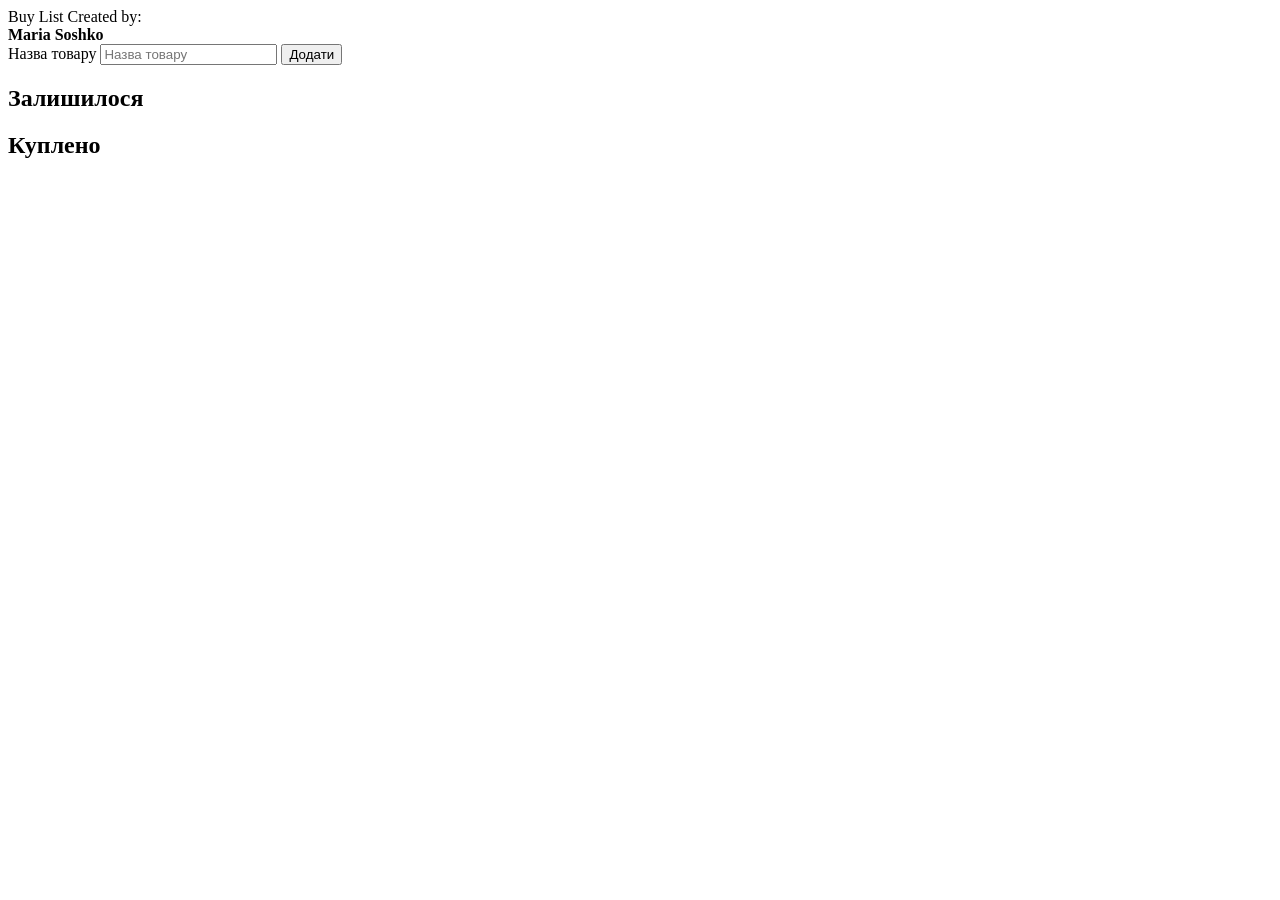
==== index.html @ 225e00f3 "feat: add badge, responsive layout to index.html" ====
<!DOCTYPE html>
<html>
<head lang="uk">
    <meta charset="UTF-8">
    <meta name="viewport" content="width=device-width, initial-scale=1.0" />
  <title>Buy List</title>


    <link rel="stylesheet" type="text/css" href="main.css" />
</head>
<body>
	<div class="badge" aria-label="Buy List — created by Maria Soshko">
    <span class="badge__main">Buy List</span>
    <span class="badge__author" aria-hidden="true">
      Created by:<br /><strong>Maria Soshko</strong>
    </span>
  </div>

  <div class="wrapper">

    <!-- LEFT COLUMN: list + add form -->
    <section class="col col--list" aria-label="Список товарів">

      <!-- Add form -->
      <div class="add-form">
        <label for="new-item" class="sr-only">Назва товару</label>
        <input
          id="new-item"
          class="add-form__input"
          type="text"
          placeholder="Назва товару"
          aria-label="Назва товару"
        />
        <button
          class="btn btn--add"
          id="btn-add"
          data-tooltip="Додати товар до списку"
          aria-label="Додати товар"
        >
          Додати
        </button>
      </div>

      <!-- Items list -->
      <ul class="items-list" id="items-list" aria-label="Список покупок">
        <!-- Items are rendered by JS -->
      </ul>
    </section>

    <aside class="col col--summary" aria-label="Підсумок">
      <div class="summary-box">
        <h2 class="summary-title">Залишилося</h2>
        <div class="tags" id="tags-remaining" aria-live="polite"></div>
      </div>
      <div class="summary-box">
        <h2 class="summary-title">Куплено</h2>
        <div class="tags" id="tags-bought" aria-live="polite"></div>
      </div>
    </aside>

  </div>

  <!-- Tooltip element (завдання 5) -->
  <div class="tooltip" id="tooltip" role="tooltip" aria-hidden="true"></div>

  <script src="main.js"></script>
</body>
</html>
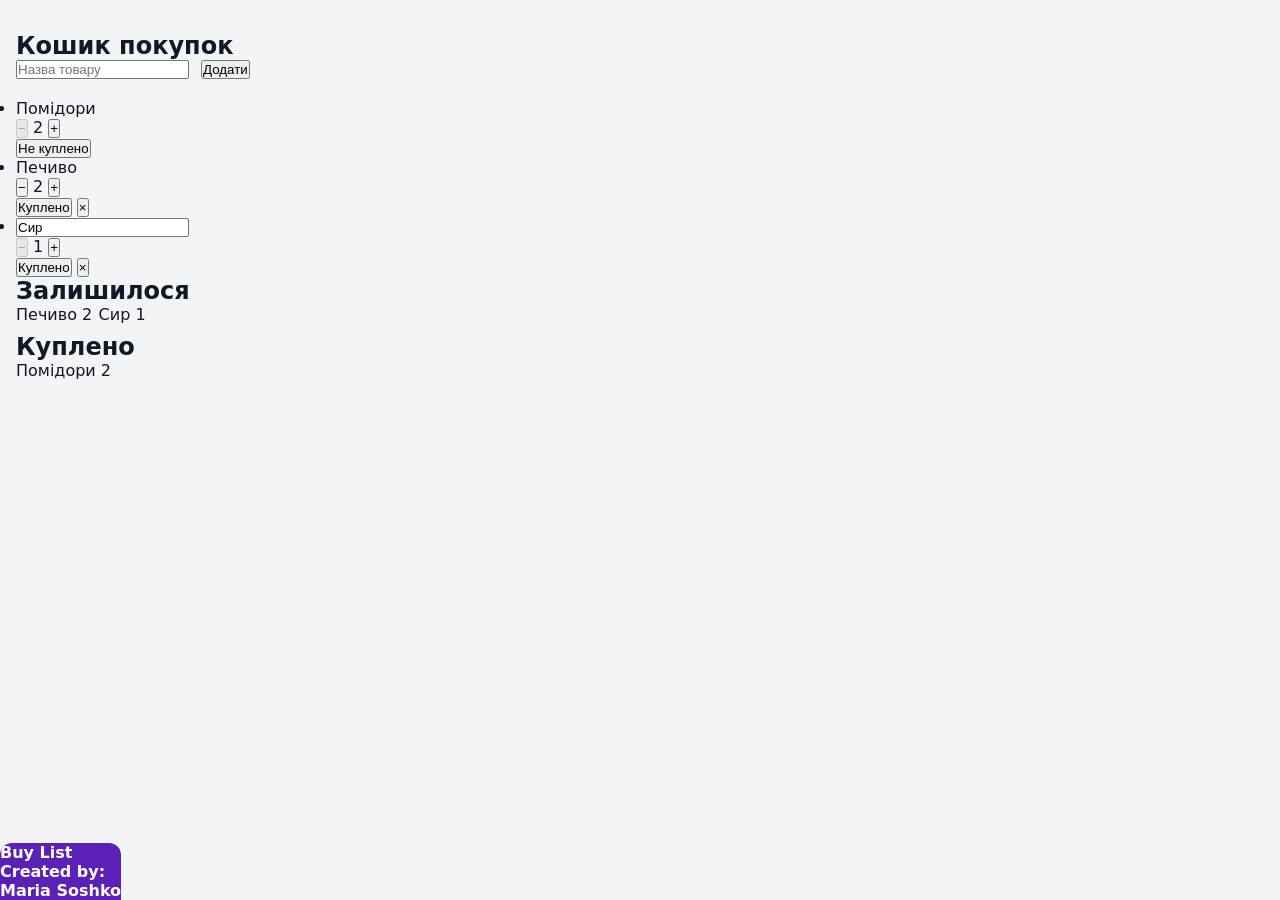
==== commit 7cbd9a01: "ix: simplify Buy List HTML layout" ====
--- a/index.html
+++ b/index.html
@@ -9,60 +9,95 @@
     <link rel="stylesheet" type="text/css" href="main.css" />
 </head>
 <body>
-	<div class="badge" aria-label="Buy List — created by Maria Soshko">
-    <span class="badge__main">Buy List</span>
-    <span class="badge__author" aria-hidden="true">
-      Created by:<br /><strong>Maria Soshko</strong>
-    </span>
-  </div>
+	<body>
+  <main class="page">
+    <section class="shopping-list" aria-labelledby="shopping-title">
+      <h1 id="shopping-title" class="visually-hidden">Кошик покупок</h1>
 
-  <div class="wrapper">
+<body>
+  <main class="page">
+    <section class="shopping-list">
+      <form class="add-form">
+        <input type="text" placeholder="Назва товару" aria-label="Назва товару">
+        <button type="submit" class="add-button">Додати</button>
+      </form>
 
-    <!-- LEFT COLUMN: list + add form -->
-    <section class="col col--list" aria-label="Список товарів">
+      <ul class="products">
+        <li class="product-row bought">
+          <span class="product-name">Помідори</span>
 
-      <!-- Add form -->
-      <div class="add-form">
-        <label for="new-item" class="sr-only">Назва товару</label>
-        <input
-          id="new-item"
-          class="add-form__input"
-          type="text"
-          placeholder="Назва товару"
-          aria-label="Назва товару"
-        />
-        <button
-          class="btn btn--add"
-          id="btn-add"
-          data-tooltip="Додати товар до списку"
-          aria-label="Додати товар"
-        >
-          Додати
-        </button>
-      </div>
+          <div class="counter">
+            <button class="round-button" disabled>−</button>
+            <span class="amount">2</span>
+            <button class="round-button">+</button>
+          </div>
 
-      <!-- Items list -->
-      <ul class="items-list" id="items-list" aria-label="Список покупок">
-        <!-- Items are rendered by JS -->
+          <div class="actions">
+            <button class="status-button">Не куплено</button>
+          </div>
+        </li>
+
+        <li class="product-row">
+          <span class="product-name">Печиво</span>
+
+          <div class="counter">
+            <button class="round-button">−</button>
+            <span class="amount">2</span>
+            <button class="round-button">+</button>
+          </div>
+
+          <div class="actions">
+            <button class="status-button">Куплено</button>
+            <button class="delete-button">×</button>
+          </div>
+        </li>
+
+        <li class="product-row">
+          <input class="edit-input" type="text" value="Сир">
+
+          <div class="counter">
+            <button class="round-button" disabled>−</button>
+            <span class="amount">1</span>
+            <button class="round-button">+</button>
+          </div>
+
+          <div class="actions">
+            <button class="status-button">Куплено</button>
+            <button class="delete-button">×</button>
+          </div>
+        </li>
       </ul>
     </section>
 
-    <aside class="col col--summary" aria-label="Підсумок">
-      <div class="summary-box">
-        <h2 class="summary-title">Залишилося</h2>
-        <div class="tags" id="tags-remaining" aria-live="polite"></div>
-      </div>
-      <div class="summary-box">
-        <h2 class="summary-title">Куплено</h2>
-        <div class="tags" id="tags-bought" aria-live="polite"></div>
-      </div>
+    <aside class="summary">
+      <section class="summary-section">
+        <h2>Залишилося</h2>
+
+        <div class="tags">
+          <span class="product-item">Печиво <span class="tag-amount">2</span></span>
+          <span class="product-item">Сир <span class="tag-amount">1</span></span>
+        </div>
+      </section>
+
+      <section class="summary-section">
+        <h2>Куплено</h2>
+
+        <div class="tags">
+          <span class="product-item bought-tag">
+            Помідори <span class="tag-amount">2</span>
+          </span>
+        </div>
+      </section>
     </aside>
+  </main>
 
-  </div>
+  <aside class="badge">
+    <div class="badge-title">Buy List</div>
 
-  <!-- Tooltip element (завдання 5) -->
-  <div class="tooltip" id="tooltip" role="tooltip" aria-hidden="true"></div>
-
-  <script src="main.js"></script>
+    <div class="badge-author">
+      Created by:<br>
+      Maria Soshko
+    </div>
+  </aside>
 </body>
 </html>
--- a/main.css
+++ b/main.css
@@ -0,0 +1,399 @@
+*, *::before, *::after {
+  box-sizing: border-box;
+  margin: 0;
+  padding: 0;
+}
+
+:root {
+  --purple-dark: #5b21b6;
+  --purple-mid: #7c3aed;
+  --purple-badge-hover: #4338ca;
+  --green: #22c55e;
+  --red: #ef4444;
+  --red-dark: #dc2626;
+  --gray-bg: #f3f4f6;
+  --gray-border: #d1d5db;
+  --gray-text: #6b7280;
+  --text: #111827;
+  --white: #ffffff;
+  --shadow: 0 2px 8px rgba(0,0,0,0.08);
+  --radius: 8px;
+}
+
+body {
+  font-family: 'Segoe UI', system-ui, sans-serif;
+  background: var(--gray-bg);
+  color: var(--text);
+  min-height: 100vh;
+  padding: 2rem 1rem 4rem;
+}
+
+.sr-only {
+  position: absolute;
+  width: 1px;
+  height: 1px;
+  padding: 0;
+  overflow: hidden;
+  clip: rect(0 0 0 0);
+  white-space: nowrap;
+  border: 0;
+}
+
+.wrapper {
+  display: grid;
+  grid-template-columns: 1fr 280px;
+  gap: 1.5rem;
+  max-width: 960px;
+  margin: 0 auto;
+}
+
+@media (max-width: 650px) {
+  .wrapper {
+    grid-template-columns: 1fr;
+  }
+}
+
+.col {
+  background: var(--white);
+  border-radius: var(--radius);
+  box-shadow: var(--shadow);
+  padding: 1.25rem;
+}
+
+.add-form {
+  display: flex;
+  gap: 0.75rem;
+  margin-bottom: 1.25rem;
+}
+
+.add-form__input {
+  flex: 1;
+  padding: 0.6rem 0.9rem;
+  border: 1.5px solid var(--gray-border);
+  border-radius: var(--radius);
+  font-size: 1rem;
+  outline: none;
+  transition: border-color 0.2s;
+}
+
+.add-form__input:focus {
+  border-color: var(--purple-mid);
+}
+
+.btn {
+  cursor: pointer;
+  border: none;
+  border-radius: var(--radius);
+  font-size: 0.95rem;
+  font-weight: 600;
+  transition: opacity 0.15s, background 0.15s;
+  position: relative; 
+}
+
+.btn:focus-visible {
+  outline: 2px solid var(--purple-dark);
+  outline-offset: 2px;
+}
+
+.btn--add {
+  padding: 0.6rem 1.2rem;
+  background: var(--purple-mid);
+  color: var(--white);
+  white-space: nowrap;
+}
+
+.btn--add:hover {
+  opacity: 0.88;
+}
+
+.btn--bought {
+  padding: 0.45rem 0.85rem;
+  background: var(--gray-bg);
+  color: var(--text);
+  border: 1px solid var(--gray-border);
+  font-weight: 500;
+  border-radius: var(--radius);
+}
+
+.btn--bought:hover {
+  background: #e5e7eb;
+}
+
+.btn--bought.is-bought {
+  color: var(--gray-text);
+}
+
+.btn--remove {
+  width: 34px;
+  height: 34px;
+  padding: 0;
+  display: flex;
+  align-items: center;
+  justify-content: center;
+  background: var(--red);
+  color: var(--white);
+  border-radius: var(--radius);
+  font-size: 1rem;
+  line-height: 1;
+}
+
+.btn--remove:hover {
+  background: var(--red-dark);
+}
+
+.btn--counter {
+  width: 30px;
+  height: 30px;
+  padding: 0;
+  display: flex;
+  align-items: center;
+  justify-content: center;
+  font-size: 1.1rem;
+  font-weight: 700;
+  color: var(--white);
+  border-radius: 50%;
+  line-height: 1;
+}
+
+.btn--counter.minus {
+  background: var(--red);
+}
+
+.btn--counter.minus:disabled {
+  background: #fca5a5;
+  cursor: not-allowed;
+}
+
+.btn--counter.plus {
+  background: var(--green);
+}
+
+.items-list {
+  list-style: none;
+  display: flex;
+  flex-direction: column;
+  gap: 0.75rem;
+}
+
+.item {
+  display: flex;
+  align-items: center;
+  gap: 0.75rem;
+  padding: 0.5rem 0;
+  border-bottom: 1px solid var(--gray-bg);
+}
+
+.item:last-child {
+  border-bottom: none;
+}
+
+.item__name {
+  flex: 1;
+  font-size: 1rem;
+  outline: none;
+  border: 1.5px solid transparent;
+  border-radius: 4px;
+  padding: 0.2rem 0.4rem;
+  background: transparent;
+  cursor: pointer;
+  transition: border-color 0.15s;
+}
+
+.item__name:focus {
+  border-color: var(--purple-mid);
+  background: #faf5ff;
+  cursor: text;
+}
+
+.item__name.is-bought {
+  text-decoration: line-through;
+  color: var(--gray-text);
+}
+
+.item__counter {
+  display: flex;
+  align-items: center;
+  gap: 0.4rem;
+}
+
+.item__count {
+  min-width: 1.5rem;
+  text-align: center;
+  font-weight: 600;
+  font-size: 1rem;
+}
+
+.item__actions {
+  display: flex;
+  align-items: center;
+  gap: 0.5rem;
+}
+
+.summary-box {
+  margin-bottom: 1.25rem;
+}
+
+.summary-box:last-child {
+  margin-bottom: 0;
+}
+
+.summary-title {
+  font-size: 1rem;
+  font-weight: 700;
+  margin-bottom: 0.6rem;
+  color: var(--text);
+}
+
+.tags {
+  display: flex;
+  flex-wrap: wrap;
+  gap: 0.4rem;
+  min-height: 28px;
+}
+
+.tag {
+  display: inline-flex;
+  align-items: center;
+  gap: 0.35rem;
+  padding: 0.25rem 0.6rem;
+  border-radius: 999px;
+  background: var(--gray-bg);
+  border: 1px solid var(--gray-border);
+  font-size: 0.82rem;
+  font-weight: 500;
+  color: var(--text);
+}
+
+.tag__badge {
+  display: inline-flex;
+  align-items: center;
+  justify-content: center;
+  width: 18px;
+  height: 18px;
+  border-radius: 50%;
+  background: var(--red);
+  color: var(--white);
+  font-size: 0.7rem;
+  font-weight: 700;
+}
+
+.badge {
+  position: fixed;
+  bottom: 0;
+  left: 0;
+
+  border-radius: 12px 12px 0 0;
+
+  background: var(--purple-dark);
+  color: var(--white);
+  font-weight: 700;
+  font-size: 1rem;
+  cursor: default;
+
+  overflow: hidden;
+
+  transition: background 0.35s ease, transform 0.35s ease;
+
+  z-index: 100;
+  user-select: none;
+}
+
+.badge__main {
+  display: block;
+  padding: 0.55rem 1.25rem;
+}
+
+.badge__author {
+  display: block;
+  padding: 0.45rem 1.25rem 0.1rem;
+  font-size: 0.78rem;
+  font-weight: 400;
+  line-height: 1.4;
+
+  /* Захована частина — зсунута вниз */
+  transform: translateY(100%);
+  transition: transform 0.35s ease;
+  position: relative;
+}
+
+/* Завдання 2: */
+.badge:hover {
+  background: var(--purple-badge-hover);
+  transform: translateY(-2.8rem); 
+}
+
+.badge:hover .badge__author {
+  transform: translateY(0);
+}
+
+/* Завдання 3: Друк */
+@media print {
+  .add-form,
+  .btn--remove,
+  .btn--counter,
+  .item__count,
+  .col--summary {
+    display: none !important;
+  }
+
+  body {
+    background: white;
+    padding: 0;
+  }
+
+  .wrapper {
+    grid-template-columns: 1fr;
+    box-shadow: none;
+  }
+
+  /* Бейдж: */
+  .badge {
+    position: static;
+    background: white !important;
+    border: 2px solid var(--purple-dark);
+    color: var(--text);
+    display: inline-block;
+    margin-bottom: 1rem;
+  }
+
+  .badge__main {
+    display: none; 
+  }
+
+  .badge__author {
+    transform: translateY(0) !important;
+    display: block;
+    color: var(--text);
+    font-weight: 700;
+    font-size: 1rem;
+    padding: 0.55rem 1.25rem;
+  }
+
+  .badge:hover {
+    transform: none;
+    background: white;
+  }
+}
+
+.tooltip {
+  position: fixed;
+  z-index: 9999;
+  background: var(--purple-mid);
+  color: var(--white);
+  padding: 0.35rem 0.75rem;
+  border-radius: 999px;
+  font-size: 0.8rem;
+  font-weight: 500;
+  pointer-events: none;
+  white-space: nowrap;
+
+  opacity: 0;
+  transform: scale(0.7) translateY(4px);
+  transform-origin: bottom center;
+  transition: opacity 0.2s ease, transform 0.2s ease;
+}
+
+.tooltip.is-visible {
+  opacity: 1;
+  transform: scale(1) translateY(0);
+}
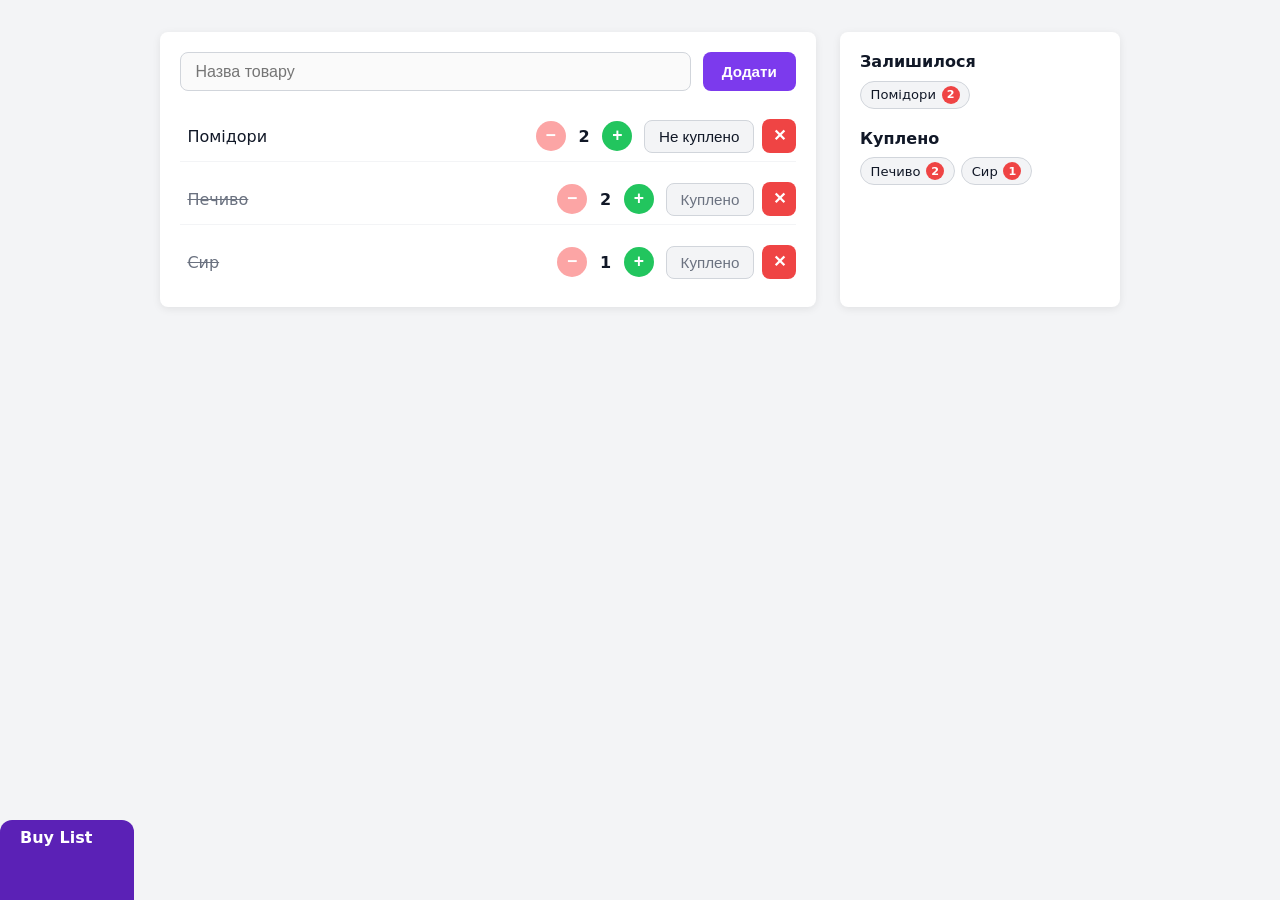
==== commit 0c3b731b: "Update index.html" ====
--- a/index.html
+++ b/index.html
@@ -9,95 +9,98 @@
     <link rel="stylesheet" type="text/css" href="main.css" />
 </head>
 <body>
-	<body>
-  <main class="page">
-    <section class="shopping-list" aria-labelledby="shopping-title">
-      <h1 id="shopping-title" class="visually-hidden">Кошик покупок</h1>
 
-<body>
-  <main class="page">
-    <section class="shopping-list">
-      <form class="add-form">
-        <input type="text" placeholder="Назва товару" aria-label="Назва товару">
-        <button type="submit" class="add-button">Додати</button>
-      </form>
+  <div class="badge" aria-label="Buy List — created by Maria Soshko">
+    <span class="badge__main">Buy List</span>
+    <span class="badge__author" aria-hidden="true">
+      Created by:<br /><strong>Maria Soshko</strong>
+    </span>
+  </div>
 
-      <ul class="products">
-        <li class="product-row bought">
-          <span class="product-name">Помідори</span>
+  <div class="wrapper">
 
-          <div class="counter">
-            <button class="round-button" disabled>−</button>
-            <span class="amount">2</span>
-            <button class="round-button">+</button>
+    <section class="col col--list" aria-label="Список товарів">
+
+      <div class="add-form">
+        <label for="new-item" class="sr-only">Назва товару</label>
+        <input
+          id="new-item"
+          class="add-form__input"
+          type="text"
+          placeholder="Назва товару"
+          aria-label="Назва товару"
+          disabled
+        />
+        <button
+          class="btn btn--add"
+          disabled
+          aria-label="Додати товар"
+        >
+          Додати
+        </button>
+      </div>
+
+      <ul class="items-list" aria-label="Список покупок">
+
+        <li class="item">
+          <span class="item__name">Помідори</span>
+          <div class="item__counter">
+            <button class="btn btn--counter minus" disabled aria-label="Зменшити кількість Помідори">−</button>
+            <span class="item__count">2</span>
+            <button class="btn btn--counter plus" disabled aria-label="Збільшити кількість Помідори">+</button>
           </div>
-
-          <div class="actions">
-            <button class="status-button">Не куплено</button>
+          <div class="item__actions">
+            <button class="btn btn--bought" disabled aria-label="Позначити як куплене: Помідори" aria-pressed="false">Не куплено</button>
+            <button class="btn btn--remove" disabled aria-label="Видалити Помідори">✕</button>
           </div>
         </li>
 
-        <li class="product-row">
-          <span class="product-name">Печиво</span>
-
-          <div class="counter">
-            <button class="round-button">−</button>
-            <span class="amount">2</span>
-            <button class="round-button">+</button>
+        <li class="item">
+          <span class="item__name is-bought">Печиво</span>
+          <div class="item__counter">
+            <button class="btn btn--counter minus" disabled aria-label="Зменшити кількість Печиво">−</button>
+            <span class="item__count">2</span>
+            <button class="btn btn--counter plus" disabled aria-label="Збільшити кількість Печиво">+</button>
           </div>
-
-          <div class="actions">
-            <button class="status-button">Куплено</button>
-            <button class="delete-button">×</button>
+          <div class="item__actions">
+            <button class="btn btn--bought is-bought" disabled aria-label="Відмінити покупку: Печиво" aria-pressed="true">Куплено</button>
+            <button class="btn btn--remove" disabled aria-label="Видалити Печиво">✕</button>
           </div>
         </li>
 
-        <li class="product-row">
-          <input class="edit-input" type="text" value="Сир">
-
-          <div class="counter">
-            <button class="round-button" disabled>−</button>
-            <span class="amount">1</span>
-            <button class="round-button">+</button>
+        <li class="item">
+          <span class="item__name is-bought">Сир</span>
+          <div class="item__counter">
+            <button class="btn btn--counter minus" disabled aria-label="Зменшити кількість Сир">−</button>
+            <span class="item__count">1</span>
+            <button class="btn btn--counter plus" disabled aria-label="Збільшити кількість Сир">+</button>
           </div>
-
-          <div class="actions">
-            <button class="status-button">Куплено</button>
-            <button class="delete-button">×</button>
+          <div class="item__actions">
+            <button class="btn btn--bought is-bought" disabled aria-label="Відмінити покупку: Сир" aria-pressed="true">Куплено</button>
+            <button class="btn btn--remove" disabled aria-label="Видалити Сир">✕</button>
           </div>
         </li>
+
       </ul>
     </section>
 
-    <aside class="summary">
-      <section class="summary-section">
-        <h2>Залишилося</h2>
+    <aside class="col col--summary" aria-label="Підсумок">
+      <div class="summary-box">
+        <h2 class="summary-title">Залишилося</h2>
+        <div class="tags">
+          <span class="tag">Помідори <span class="tag__badge">2</span></span>
+        </div>
+      </div>
+      <div class="summary-box">
+        <h2 class="summary-title">Куплено</h2>
+        <div class="tags">
+          <span class="tag">Печиво <span class="tag__badge">2</span></span>
+          <span class="tag">Сир <span class="tag__badge">1</span></span>
+        </div>
+      </div>
+    </aside>
 
-        <div class="tags">
-          <span class="product-item">Печиво <span class="tag-amount">2</span></span>
-          <span class="product-item">Сир <span class="tag-amount">1</span></span>
-        </div>
-      </section>
+  </div>
 
-      <section class="summary-section">
-        <h2>Куплено</h2>
-
-        <div class="tags">
-          <span class="product-item bought-tag">
-            Помідори <span class="tag-amount">2</span>
-          </span>
-        </div>
-      </section>
-    </aside>
-  </main>
-
-  <aside class="badge">
-    <div class="badge-title">Buy List</div>
-
-    <div class="badge-author">
-      Created by:<br>
-      Maria Soshko
-    </div>
-  </aside>
 </body>
 </html>
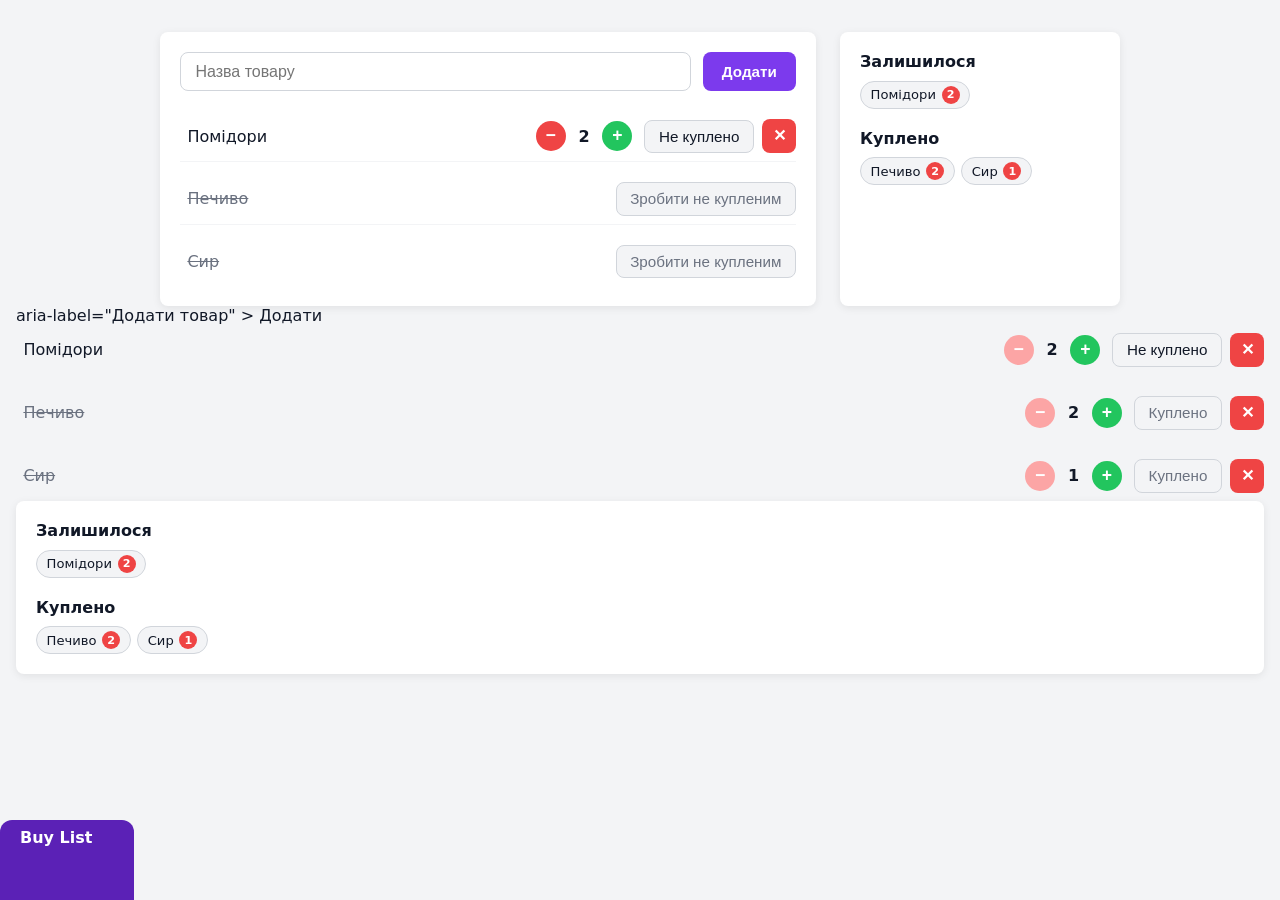
==== commit 0a6e51e8: "Update index.html" ====
--- a/index.html
+++ b/index.html
@@ -1,12 +1,10 @@
 <!DOCTYPE html>
-<html>
-<head lang="uk">
-    <meta charset="UTF-8">
-    <meta name="viewport" content="width=device-width, initial-scale=1.0" />
+<html lang="uk">
+<head>
+  <meta charset="UTF-8" />
+  <meta name="viewport" content="width=device-width, initial-scale=1.0" />
   <title>Buy List</title>
-
-
-    <link rel="stylesheet" type="text/css" href="main.css" />
+  <link rel="stylesheet" href="main.css" />
 </head>
 <body>
 
@@ -29,11 +27,36 @@
           type="text"
           placeholder="Назва товару"
           aria-label="Назва товару"
-          disabled
         />
         <button
           class="btn btn--add"
-          disabled
+          id="btn-add"
+          aria-label="Додати товар"
+        >
+          Додати
+        </button>
+      </div>
+
+      <ul class="items-list" id="items-list" aria-label="Список покупок">
+      </ul>
+    </section>
+
+    <aside class="col col--summary" aria-label="Підсумок">
+      <div class="summary-box">
+        <h2 class="summary-title">Залишилося</h2>
+        <div class="tags" id="tags-remaining" aria-live="polite"></div>
+      </div>
+      <div class="summary-box">
+        <h2 class="summary-title">Куплено</h2>
+        <div class="tags" id="tags-bought" aria-live="polite"></div>
+      </div>
+    </aside>
+
+  </div>
+
+  <script src="main.js"></script>
+</body>
+</html>
           aria-label="Додати товар"
         >
           Додати
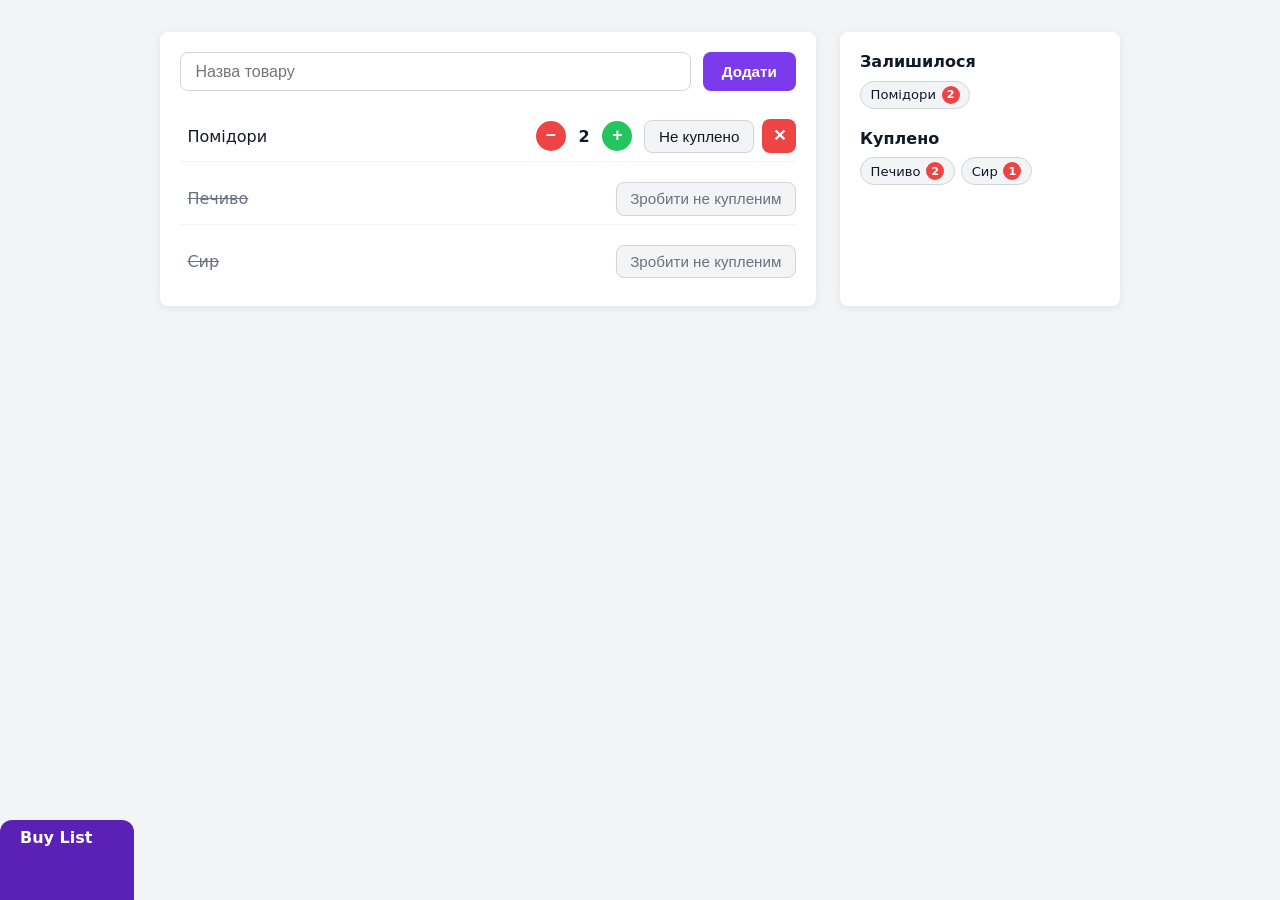
==== commit d5eb3fdc: "fix: restore dynamic index.html for JS integration" ====
--- a/index.html
+++ b/index.html
@@ -57,73 +57,3 @@
   <script src="main.js"></script>
 </body>
 </html>
-          aria-label="Додати товар"
-        >
-          Додати
-        </button>
-      </div>
-
-      <ul class="items-list" aria-label="Список покупок">
-
-        <li class="item">
-          <span class="item__name">Помідори</span>
-          <div class="item__counter">
-            <button class="btn btn--counter minus" disabled aria-label="Зменшити кількість Помідори">−</button>
-            <span class="item__count">2</span>
-            <button class="btn btn--counter plus" disabled aria-label="Збільшити кількість Помідори">+</button>
-          </div>
-          <div class="item__actions">
-            <button class="btn btn--bought" disabled aria-label="Позначити як куплене: Помідори" aria-pressed="false">Не куплено</button>
-            <button class="btn btn--remove" disabled aria-label="Видалити Помідори">✕</button>
-          </div>
-        </li>
-
-        <li class="item">
-          <span class="item__name is-bought">Печиво</span>
-          <div class="item__counter">
-            <button class="btn btn--counter minus" disabled aria-label="Зменшити кількість Печиво">−</button>
-            <span class="item__count">2</span>
-            <button class="btn btn--counter plus" disabled aria-label="Збільшити кількість Печиво">+</button>
-          </div>
-          <div class="item__actions">
-            <button class="btn btn--bought is-bought" disabled aria-label="Відмінити покупку: Печиво" aria-pressed="true">Куплено</button>
-            <button class="btn btn--remove" disabled aria-label="Видалити Печиво">✕</button>
-          </div>
-        </li>
-
-        <li class="item">
-          <span class="item__name is-bought">Сир</span>
-          <div class="item__counter">
-            <button class="btn btn--counter minus" disabled aria-label="Зменшити кількість Сир">−</button>
-            <span class="item__count">1</span>
-            <button class="btn btn--counter plus" disabled aria-label="Збільшити кількість Сир">+</button>
-          </div>
-          <div class="item__actions">
-            <button class="btn btn--bought is-bought" disabled aria-label="Відмінити покупку: Сир" aria-pressed="true">Куплено</button>
-            <button class="btn btn--remove" disabled aria-label="Видалити Сир">✕</button>
-          </div>
-        </li>
-
-      </ul>
-    </section>
-
-    <aside class="col col--summary" aria-label="Підсумок">
-      <div class="summary-box">
-        <h2 class="summary-title">Залишилося</h2>
-        <div class="tags">
-          <span class="tag">Помідори <span class="tag__badge">2</span></span>
-        </div>
-      </div>
-      <div class="summary-box">
-        <h2 class="summary-title">Куплено</h2>
-        <div class="tags">
-          <span class="tag">Печиво <span class="tag__badge">2</span></span>
-          <span class="tag">Сир <span class="tag__badge">1</span></span>
-        </div>
-      </div>
-    </aside>
-
-  </div>
-
-</body>
-</html>
